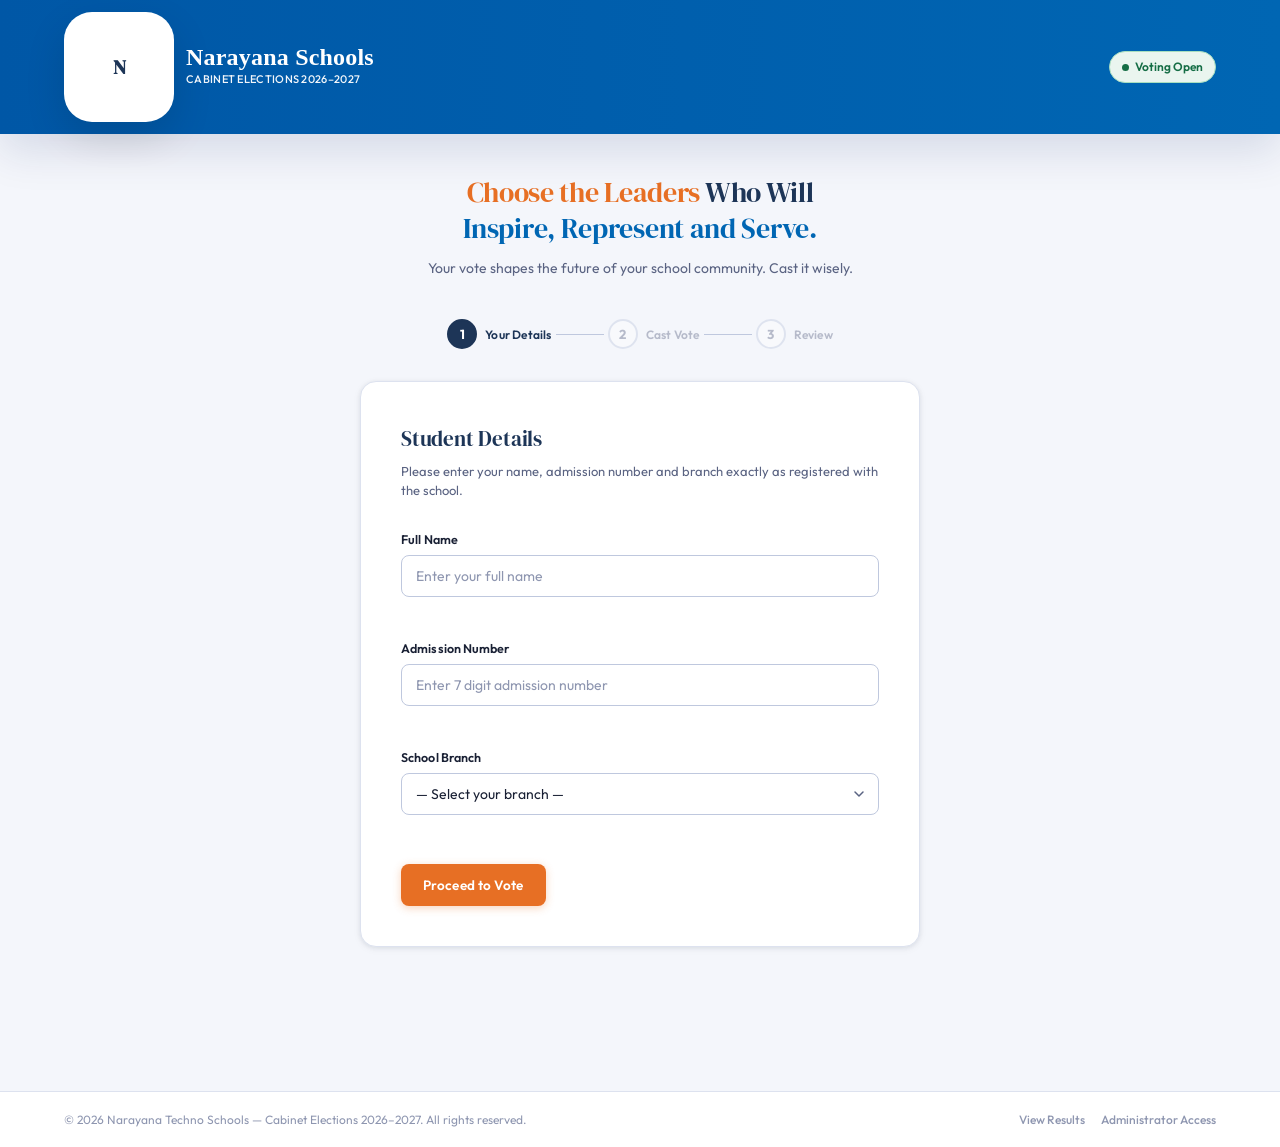
==== index.html @ 7fe95a72 "Add files via upload" ====
<!DOCTYPE html>
<html lang="en">
<head>
  <meta charset="UTF-8">
  <meta name="viewport" content="width=device-width, initial-scale=1.0">
  <title>Cabinet Elections 2026–27 | Narayana Schools</title>
  <meta name="description" content="Narayana Schools Cabinet Elections 2026–2027. Cast your vote for the school cabinet.">
  <meta name="robots" content="noindex, nofollow">
  <link rel="preconnect" href="https://fonts.googleapis.com">
  <link rel="preconnect" href="https://fonts.gstatic.com" crossorigin>
  <link href="https://fonts.googleapis.com/css2?family=DM+Serif+Display:ital@0;1&family=Outfit:wght@300;400;500;600;700&display=swap" rel="stylesheet">
  <link rel="stylesheet" href="style.css">
</head>
<body class="voter-page">

  <!-- Site Header -->
  <header class="site-header">
    <div class="header-inner">
      <div class="brand">
        <div class="logo-mark logo-img">
          <img src="assets/narayana-logo.jpeg" alt="Narayana Techno Schools"
               onerror="this.parentElement.classList.remove('logo-img');this.style.display='none';this.parentElement.insertAdjacentHTML('beforeend','<span class=logo-mark-text>N</span>')">
        </div>
        <div class="brand-text">
          <span class="brand-name">Narayana Schools</span>
          <span class="brand-tagline">Cabinet Elections 2026–2027</span>
        </div>
      </div>
      <div class="voting-status-badge" id="votingStatusBadge">
        <span class="status-dot"></span>
        <span class="status-text">Checking...</span>
      </div>
    </div>
  </header>

  <!-- Main Content -->
  <main class="voter-main">

    <!-- Hero -->
    <div class="hero-section">
      <h1 class="hero-title"><span class="hero-accent">Choose the Leaders</span> Who Will<br><span class="hero-blue">Inspire, Represent and Serve.</span></h1>
      <p class="hero-sub">Your vote shapes the future of your school community. Cast it wisely.</p>
    </div>

    <!-- Step Indicator -->
    <div class="steps-indicator" id="stepsIndicator">
      <div class="step active" data-step="1">
        <div class="step-num">1</div>
        <span class="step-label">Your Details</span>
      </div>
      <div class="step-connector"></div>
      <div class="step" data-step="2">
        <div class="step-num">2</div>
        <span class="step-label">Cast Vote</span>
      </div>
      <div class="step-connector"></div>
      <div class="step" data-step="3">
        <div class="step-num">3</div>
        <span class="step-label">Review</span>
      </div>
    </div>

    <!-- Global Error Banner -->
    <div id="globalAlert" class="alert hidden" role="alert"></div>

    <!-- STEP 1: Student Details -->
    <div class="form-card step-panel active" id="step1">
      <div class="card-header">
        <h2 class="card-title">Student Details</h2>
        <p class="card-desc">Please enter your name, admission number and branch exactly as registered with the school.</p>
      </div>
      <form id="studentForm" novalidate autocomplete="off">
        <div class="form-group">
          <label class="form-label" for="studentName">Full Name</label>
          <input type="text" id="studentName" class="form-control" placeholder="Enter your full name" spellcheck="false">
          <span class="field-error" id="nameError"></span>
        </div>
        <div class="form-group">
          <label class="form-label" for="admissionNo">Admission Number</label>
          <input type="text" id="admissionNo" class="form-control" placeholder="Enter 7 digit admission number" spellcheck="false" inputmode="numeric" maxlength="7" pattern="[0-9]{7}">
          <span class="field-error" id="admNoError"></span>
        </div>
        <div class="form-group">
          <label class="form-label" for="branchSelect">School Branch</label>
          <div class="select-wrapper">
            <select id="branchSelect" class="form-control">
              <option value="">— Select your branch —</option>
            </select>
            <span class="select-arrow">
              <svg width="16" height="16" viewBox="0 0 16 16" fill="none"><path d="M4 6l4 4 4-4" stroke="#5A6382" stroke-width="1.5" stroke-linecap="round" stroke-linejoin="round"/></svg>
            </span>
          </div>
          <span class="field-error" id="branchError"></span>
        </div>
        <div class="form-actions">
          <button type="submit" class="btn btn-primary" id="proceedBtn">
            <span class="btn-text">Proceed to Vote</span>
            <span class="btn-spinner hidden"></span>
          </button>
        </div>
      </form>
    </div>

    <!-- STEP 2: Cast Vote -->
    <div class="step-panel" id="step2">
      <div class="voting-header">
        <div class="voter-info-strip" id="voterInfoStrip">
          Voting as: <strong id="voterNameDisplay"></strong> &nbsp;&middot;&nbsp; <strong id="voterBranchDisplay"></strong>
        </div>
        <div class="vote-progress">
          <span class="progress-label">Selected: <strong id="selectedCount">0</strong> of <strong id="totalPositions">6</strong> positions</span>
          <div class="progress-bar-track">
            <div class="progress-bar-fill" id="progressFill"></div>
          </div>
        </div>
      </div>

      <div id="positionsGrid" class="positions-grid"></div>

      <div class="form-actions centered">
        <button class="btn btn-secondary" id="backToStep1Btn">Back</button>
        <button class="btn btn-primary" id="reviewBtn" disabled>Review My Votes</button>
      </div>
    </div>

    <!-- STEP 3: Review -->
    <div class="step-panel" id="step3">
      <div class="form-card" style="max-width:100%;">
        <div class="card-header">
          <h2 class="card-title">Review Your Votes</h2>
          <p class="card-desc">Confirm your selections before submitting. Votes cannot be changed after submission.</p>
        </div>
        <div class="review-header-section" id="reviewStudentInfo"></div>
        <div class="review-grid" id="reviewGrid"></div>
        <div id="reviewAlert" class="alert hidden"></div>
        <div class="form-actions">
          <button class="btn btn-secondary" id="backToStep2Btn">Edit Votes</button>
          <button class="btn btn-danger" id="submitVoteBtn">
            <span class="btn-text">Submit Vote</span>
            <span class="btn-spinner hidden"></span>
          </button>
        </div>
      </div>
    </div>

    <!-- STEP 4: Confirmation -->
    <div class="step-panel success-overlay" id="step4">
      <div class="confetti-container" id="confettiContainer" aria-hidden="true"></div>
      <div class="success-card success-card-overlay">
        <div class="success-icon">
          <svg width="72" height="72" viewBox="0 0 72 72" fill="none" aria-hidden="true">
            <circle cx="36" cy="36" r="36" fill="#EAF5EF"/>
            <path d="M21 36.5l11 11 20-20" stroke="#156D45" stroke-width="3" stroke-linecap="round" stroke-linejoin="round"/>
          </svg>
        </div>
        <h2 class="success-title">Thank You for Making Your Voice Count</h2>
        <p class="success-desc">Your vote has been successfully recorded.</p>
        <div class="success-meta" id="successMeta"></div>
        <button class="btn btn-primary" id="voteAnotherBtn">Return to Start</button>
      </div>
    </div>

    <!-- Voting Locked -->
    <div class="step-panel" id="votingLockedPanel">
      <div class="locked-card">
        <div class="locked-icon">
          <svg width="52" height="52" viewBox="0 0 52 52" fill="none">
            <circle cx="26" cy="26" r="26" fill="#F4F6FB"/>
            <rect x="13" y="24" width="26" height="18" rx="4" fill="#DDE2EF" stroke="#8E96B0" stroke-width="1.5"/>
            <path d="M19 24V19a7 7 0 0114 0v5" stroke="#8E96B0" stroke-width="1.5" stroke-linecap="round"/>
            <circle cx="26" cy="33" r="2.5" fill="#8E96B0"/>
          </svg>
        </div>
        <h2 class="locked-title">Voting is Currently Closed</h2>
        <p class="locked-desc">The election has been temporarily locked by the administrator. Please contact your branch coordinator or check back shortly.</p>
      </div>
    </div>

  </main>

  <footer class="site-footer">
    <div class="footer-inner">
      <span>&copy; 2026 Narayana Techno Schools — Cabinet Elections 2026–2027. All rights reserved.</span>
      <div style="display:flex; gap:16px; align-items:center;">
        <a href="results.html" class="footer-admin-link">View Results</a>
        <a href="admin.html" class="footer-admin-link">Administrator Access</a>
      </div>
    </div>
  </footer>

  <script src="site-config.js"></script>
  <script src="candidates-data.js"></script>
  <script src="app.js"></script>
</body>
</html>
---- style.css ----
/* ============================================================
   Narayana Techno Schools — Cabinet Elections 2026–27
   Shared Stylesheet
   ============================================================ */

@import url('https://fonts.googleapis.com/css2?family=DM+Serif+Display:ital@0;1&family=Outfit:wght@300;400;500;600;700&display=swap');

/* ── CSS Variables ── */
:root {
  --navy:          #1D3557;
  --navy-dark:     #122240;
  --navy-mid:      #244270;
  --blue:          #2E5A9E;
  --blue-light:    #EBF0FA;
  --orange:        #E76F24;
  --orange-hover:  #CF601B;
  --orange-light:  #FDF2EA;
  --bg:            #F4F6FB;
  --white:         #FFFFFF;
  --border:        #DDE2EF;
  --border-dark:   #BFC8DE;
  --text:          #192034;
  --muted:         #5A6382;
  --subtle:        #8E96B0;
  --success:       #156D45;
  --success-bg:    #EAF5EF;
  --error:         #B3261E;
  --error-bg:      #FDECEA;
  --warning-bg:    #FFF8E6;
  --warning:       #8A6800;
  --shadow-xs:     0 1px 2px rgba(25,32,52,0.06);
  --shadow-sm:     0 1px 4px rgba(25,32,52,0.08), 0 2px 8px rgba(25,32,52,0.05);
  --shadow-md:     0 4px 16px rgba(25,32,52,0.10), 0 1px 4px rgba(25,32,52,0.06);
  --shadow-lg:     0 8px 32px rgba(25,32,52,0.12), 0 2px 8px rgba(25,32,52,0.06);
  --radius-xs:     6px;
  --radius-sm:     8px;
  --radius-md:     12px;
  --radius-lg:     16px;
  --radius-xl:     20px;
  --font-display:  'DM Serif Display', Georgia, serif;
  --font-body:     'Outfit', system-ui, sans-serif;
  --transition:    150ms cubic-bezier(0.4, 0, 0.2, 1);
  --transition-md: 250ms cubic-bezier(0.4, 0, 0.2, 1);
}

/* ── Reset ── */
*, *::before, *::after { box-sizing: border-box; margin: 0; padding: 0; }
html { font-size: 15px; scroll-behavior: smooth; }
body {
  font-family: var(--font-body);
  background: var(--bg);
  color: var(--text);
  line-height: 1.6;
  min-height: 100vh;
  -webkit-font-smoothing: antialiased;
}
img { display: block; max-width: 100%; }
a { color: var(--blue); text-decoration: none; }
a:hover { text-decoration: underline; }

/* ── Site Header ── */
.site-header {
  background: linear-gradient(90deg, #0057A6 0%, #0066B3 100%);
  position: sticky;
  top: 0;
  z-index: 100;
  box-shadow: 0 18px 40px rgba(0, 35, 102, 0.12);
}
.header-inner {
  max-width: 1200px;
  margin: 0 auto;
  padding: 12px 24px;
  min-height: 60px;
  display: flex;
  align-items: center;
  justify-content: space-between;
  gap: 18px;
}
.brand {
  display: flex;
  align-items: center;
  gap: 12px;
}
.logo-mark {
  flex-shrink: 0;
  width: 110px;
  height: 110px;
  border-radius: 28px;
  background: #fff;
  display: flex;
  align-items: center;
  justify-content: center;
  overflow: hidden;
  box-shadow: 0 16px 40px rgba(0, 0, 0, 0.12);
}
.logo-mark img {
  width: 90px;
  height: 90px;
  object-fit: contain;
}
.logo-mark-text {
  font-family: var(--font-display);
  font-size: 20px;
  color: var(--navy);
  font-weight: 700;
  line-height: 1;
  letter-spacing: -0.5px;
}
.brand-text {
  display: flex;
  flex-direction: column;
  gap: 1px;
}
.brand-name {
  font-family: Georgia, 'Times New Roman', serif;
  font-size: 24px;
  font-weight: 700;
  color: #FFFFFF;
  letter-spacing: 0.2px;
  line-height: 1.05;
}
.brand-tagline {
  font-size: 11px;
  font-weight: 500;
  color: rgba(255,255,255,0.95);
  letter-spacing: 0.3px;
  text-transform: uppercase;
}
.voting-status-badge {
  display: flex;
  align-items: center;
  gap: 6px;
  padding: 5px 12px;
  border-radius: 20px;
  border: 1px solid var(--border);
  background: var(--white);
  font-size: 12px;
  font-weight: 600;
  color: var(--muted);
  flex-shrink: 0;
}
.voting-status-badge.open { border-color: #a8dfc0; background: var(--success-bg); color: var(--success); }
.voting-status-badge.locked { border-color: #f4c0bd; background: var(--error-bg); color: var(--error); }
.status-dot {
  width: 7px;
  height: 7px;
  border-radius: 50%;
  background: var(--subtle);
}
.voting-status-badge.open .status-dot {
  background: var(--success);
  animation: pulse-dot 2s infinite;
}
.voting-status-badge.locked .status-dot { background: var(--error); }
@keyframes pulse-dot {
  0%, 100% { opacity: 1; transform: scale(1); }
  50% { opacity: 0.6; transform: scale(0.8); }
}

/* ── Site Footer ── */
.site-footer {
  border-top: 1px solid var(--border);
  background: var(--white);
  margin-top: 64px;
}
.footer-inner {
  max-width: 1200px;
  margin: 0 auto;
  padding: 18px 24px;
  display: flex;
  align-items: center;
  justify-content: space-between;
  gap: 16px;
  font-size: 12px;
  color: var(--subtle);
}
.footer-admin-link {
  font-size: 12px;
  color: var(--subtle);
  font-weight: 500;
  transition: color var(--transition);
}
.footer-admin-link:hover { color: var(--blue); text-decoration: none; }

/* ── Voter Main ── */
.voter-main {
  max-width: 960px;
  margin: 0 auto;
  padding: 40px 24px 80px;
}

/* ── Hero Section ── */
.hero-section {
  text-align: center;
  margin-bottom: 40px;
  padding: 0 16px;
}
.hero-title {
  font-family: var(--font-display);
  font-size: 28px;
  font-weight: 400;
  color: var(--navy);
  line-height: 1.3;
  margin-bottom: 10px;
  letter-spacing: -0.3px;
}
.hero-accent {
  color: var(--orange);
}
.hero-blue {
  color: #0066B3;
}
.hero-sub {
  font-size: 14px;
  color: var(--muted);
  font-weight: 400;
}

/* ── Steps Indicator ── */
.steps-indicator {
  display: flex;
  align-items: center;
  justify-content: center;
  gap: 0;
  margin-bottom: 32px;
}
.step {
  display: flex;
  align-items: center;
  gap: 8px;
  opacity: 0.4;
  transition: opacity var(--transition-md);
}
.step.active, .step.completed { opacity: 1; }
.step-num {
  width: 30px;
  height: 30px;
  border-radius: 50%;
  border: 2px solid var(--border-dark);
  display: flex;
  align-items: center;
  justify-content: center;
  font-size: 13px;
  font-weight: 700;
  color: var(--muted);
  background: var(--white);
  transition: all var(--transition-md);
  flex-shrink: 0;
}
.step.active .step-num {
  border-color: var(--navy);
  background: var(--navy);
  color: var(--white);
}
.step.completed .step-num {
  border-color: var(--success);
  background: var(--success-bg);
  color: var(--success);
}
.step-label {
  font-size: 12px;
  font-weight: 600;
  color: var(--muted);
  letter-spacing: 0.2px;
  white-space: nowrap;
}
.step.active .step-label { color: var(--navy); }
.step.completed .step-label { color: var(--success); }
.step-connector {
  width: 48px;
  height: 1px;
  background: var(--border-dark);
  margin: 0 4px;
  flex-shrink: 0;
}

/* ── Form Card ── */
.form-card {
  background: var(--white);
  border: 1px solid var(--border);
  border-radius: var(--radius-lg);
  box-shadow: var(--shadow-sm);
  padding: 40px;
  max-width: 560px;
  margin: 0 auto;
}
.card-header {
  margin-bottom: 28px;
}
.card-title {
  font-family: var(--font-display);
  font-size: 21px;
  font-weight: 400;
  color: var(--navy);
  margin-bottom: 6px;
  letter-spacing: -0.2px;
}
.card-desc {
  font-size: 13px;
  color: var(--muted);
  line-height: 1.5;
}

/* ── Form Components ── */
.form-group {
  margin-bottom: 20px;
}
.form-label {
  display: block;
  font-size: 12.5px;
  font-weight: 600;
  color: var(--text);
  margin-bottom: 6px;
  letter-spacing: 0.1px;
}
.form-control {
  width: 100%;
  height: 42px;
  padding: 0 14px;
  border: 1px solid var(--border-dark);
  border-radius: var(--radius-sm);
  font-family: var(--font-body);
  font-size: 14px;
  color: var(--text);
  background: var(--white);
  transition: border-color var(--transition), box-shadow var(--transition);
  outline: none;
  appearance: none;
}
.form-control:hover { border-color: var(--blue); }
.form-control:focus {
  border-color: var(--navy);
  box-shadow: 0 0 0 3px rgba(29,53,87,0.10);
}
.form-control.error {
  border-color: var(--error);
  box-shadow: 0 0 0 3px rgba(179,38,30,0.08);
}
.form-control::placeholder { color: var(--subtle); }
select.form-control { cursor: pointer; }
.select-wrapper {
  position: relative;
  z-index: 2;
}
.select-wrapper .form-control {
  padding-right: 40px;
}
.select-arrow {
  position: absolute;
  right: 12px;
  top: 50%;
  transform: translateY(-50%);
  pointer-events: none;
  display: flex;
  align-items: center;
}
.field-error {
  display: block;
  font-size: 12px;
  color: var(--error);
  margin-top: 5px;
  min-height: 16px;
  font-weight: 500;
}
.form-actions {
  display: flex;
  align-items: center;
  gap: 12px;
  margin-top: 28px;
  flex-wrap: wrap;
}
.form-actions.centered { justify-content: center; }

/* ── Buttons ── */
.btn {
  display: inline-flex;
  align-items: center;
  justify-content: center;
  gap: 8px;
  height: 42px;
  padding: 0 22px;
  border-radius: var(--radius-sm);
  font-family: var(--font-body);
  font-size: 13.5px;
  font-weight: 600;
  cursor: pointer;
  border: none;
  transition: all var(--transition);
  white-space: nowrap;
  letter-spacing: 0.1px;
  position: relative;
  overflow: hidden;
}
.btn:disabled {
  opacity: 0.5;
  cursor: not-allowed;
  pointer-events: none;
}
.btn-primary {
  background: var(--orange);
  color: var(--white);
  box-shadow: 0 2px 8px rgba(231,111,36,0.30);
}
.btn-primary:hover {
  background: var(--orange-hover);
  box-shadow: 0 4px 14px rgba(231,111,36,0.35);
  transform: translateY(-1px);
}
.btn-primary:active { transform: translateY(0); }
.btn-secondary {
  background: var(--white);
  color: var(--muted);
  border: 1px solid var(--border-dark);
}
.btn-secondary:hover {
  background: var(--bg);
  color: var(--text);
  border-color: var(--blue);
}
.btn-danger {
  background: var(--navy);
  color: var(--white);
  box-shadow: 0 2px 8px rgba(29,53,87,0.25);
}
.btn-danger:hover {
  background: var(--navy-dark);
  box-shadow: 0 4px 14px rgba(29,53,87,0.30);
  transform: translateY(-1px);
}
.btn-outline-orange {
  background: transparent;
  color: var(--orange);
  border: 1.5px solid var(--orange);
}
.btn-outline-orange:hover {
  background: var(--orange-light);
}
.btn-sm {
  height: 34px;
  padding: 0 14px;
  font-size: 12.5px;
}
.btn-text { transition: opacity var(--transition); }
.btn-spinner {
  width: 16px;
  height: 16px;
  border: 2px solid rgba(255,255,255,0.3);
  border-top-color: #fff;
  border-radius: 50%;
  animation: spin 0.7s linear infinite;
}
.btn-spinner.dark {
  border-color: rgba(29,53,87,0.2);
  border-top-color: var(--navy);
}
.hidden { display: none !important; }
@keyframes spin { to { transform: rotate(360deg); } }

/* ── Step Panels ── */
.step-panel { display: none; animation: fadeSlide 0.3s ease; }
.step-panel.active { display: block; }
@keyframes fadeSlide {
  from { opacity: 0; transform: translateY(10px); }
  to   { opacity: 1; transform: translateY(0); }
}

/* ── Voting Section (Step 2) ── */
.voting-header {
  background: var(--white);
  border: 1px solid var(--border);
  border-radius: var(--radius-md);
  padding: 18px 24px;
  margin-bottom: 24px;
  display: flex;
  align-items: center;
  justify-content: space-between;
  gap: 16px;
  flex-wrap: wrap;
  box-shadow: var(--shadow-xs);
}
.voter-info-strip {
  font-size: 13px;
  color: var(--muted);
}
.voter-info-strip strong { color: var(--navy); font-weight: 600; }
.vote-progress {
  display: flex;
  flex-direction: column;
  align-items: flex-end;
  gap: 5px;
  min-width: 180px;
}
.progress-label {
  font-size: 12px;
  color: var(--muted);
}
.progress-label strong { color: var(--navy); }
.progress-bar-track {
  width: 180px;
  height: 5px;
  background: var(--border);
  border-radius: 3px;
  overflow: hidden;
}
.progress-bar-fill {
  height: 100%;
  background: linear-gradient(90deg, var(--blue), var(--orange));
  border-radius: 3px;
  transition: width 0.4s cubic-bezier(0.4,0,0.2,1);
}

/* ── Position Cards ── */
.positions-grid {
  display: flex;
  flex-direction: column;
  gap: 16px;
  margin-bottom: 28px;
}
.position-card {
  background: var(--white);
  border: 1px solid var(--border);
  border-radius: var(--radius-md);
  box-shadow: var(--shadow-xs);
  overflow: hidden;
  transition: box-shadow var(--transition-md), border-color var(--transition-md);
}
.position-card.selected { border-color: var(--navy); box-shadow: var(--shadow-sm); }
.position-card-header {
  padding: 14px 20px;
  border-bottom: 1px solid var(--border);
  background: var(--bg);
  display: flex;
  align-items: center;
  justify-content: space-between;
  gap: 12px;
}
.position-name {
  font-size: 13px;
  font-weight: 700;
  color: var(--navy);
  letter-spacing: 0.2px;
  text-transform: uppercase;
}
.position-badge {
  font-size: 11px;
  font-weight: 600;
  color: var(--subtle);
  background: var(--border);
  border-radius: 20px;
  padding: 3px 10px;
}
.position-badge.done {
  background: var(--success-bg);
  color: var(--success);
}
.candidate-list {
  display: grid;
  grid-template-columns: repeat(4, 1fr);
  gap: 0;
}
.candidate-option {
  position: relative;
}
.candidate-option input[type="radio"] {
  position: absolute;
  opacity: 0;
  width: 0;
  height: 0;
  pointer-events: none;
}
.candidate-label {
  display: flex;
  flex-direction: column;
  align-items: center;
  justify-content: center;
  padding: 16px 12px;
  cursor: pointer;
  border-right: 1px solid var(--border);
  transition: background var(--transition), color var(--transition);
  gap: 8px;
  min-height: 80px;
  text-align: center;
}
.candidate-option:last-child .candidate-label { border-right: none; }
.candidate-label:hover { background: var(--blue-light); }
.candidate-avatar {
  width: 36px;
  height: 36px;
  border-radius: 50%;
  background: var(--bg);
  border: 2px solid var(--border-dark);
  display: flex;
  align-items: center;
  justify-content: center;
  font-size: 14px;
  font-weight: 700;
  color: var(--muted);
  flex-shrink: 0;
  transition: all var(--transition);
  font-family: var(--font-display);
}
.candidate-name {
  font-size: 12px;
  font-weight: 500;
  color: var(--muted);
  line-height: 1.3;
  transition: color var(--transition);
}
.candidate-option input[type="radio"]:checked + .candidate-label {
  background: var(--blue-light);
}
.candidate-option input[type="radio"]:checked + .candidate-label .candidate-avatar {
  background: var(--navy);
  border-color: var(--navy);
  color: var(--white);
}
.candidate-option input[type="radio"]:checked + .candidate-label .candidate-name {
  color: var(--navy);
  font-weight: 600;
}

/* ── Review Grid ── */
.review-grid {
  display: grid;
  grid-template-columns: 1fr 1fr;
  gap: 12px;
  margin-bottom: 28px;
}
.review-item {
  background: var(--bg);
  border: 1px solid var(--border);
  border-radius: var(--radius-md);
  padding: 14px 16px;
  display: flex;
  flex-direction: column;
  gap: 4px;
}
.review-position {
  font-size: 11px;
  font-weight: 700;
  color: var(--subtle);
  text-transform: uppercase;
  letter-spacing: 0.4px;
}
.review-candidate {
  font-size: 14px;
  font-weight: 600;
  color: var(--navy);
}
.review-header-section {
  background: var(--white);
  border: 1px solid var(--border);
  border-radius: var(--radius-md);
  padding: 16px 20px;
  margin-bottom: 20px;
  display: grid;
  grid-template-columns: repeat(3, 1fr);
  gap: 12px;
  box-shadow: var(--shadow-xs);
}
.review-meta-item { display: flex; flex-direction: column; gap: 2px; }
.review-meta-label { font-size: 11px; font-weight: 600; color: var(--subtle); text-transform: uppercase; letter-spacing: 0.4px; }
.review-meta-value { font-size: 14px; font-weight: 600; color: var(--navy); }

/* ── Success / Locked Cards ── */
.success-card, .locked-card {
  background: var(--white);
  border: 1px solid var(--border);
  border-radius: var(--radius-xl);
  box-shadow: var(--shadow-md);
  padding: 56px 40px;
  max-width: 480px;
  margin: 0 auto;
  text-align: center;
}
.success-icon, .locked-icon {
  display: flex;
  justify-content: center;
  margin-bottom: 20px;
}
.success-overlay {
  position: fixed;
  inset: 0;
  z-index: 1200;
  display: flex;
  align-items: center;
  justify-content: center;
  padding: 24px;
  background: rgba(12, 22, 49, 0.78);
  backdrop-filter: blur(10px);
  opacity: 0;
  pointer-events: none;
  transform: translateY(20px);
  transition: opacity 0.35s ease, transform 0.35s ease;
}
body.overlay-open {
  overflow: hidden;
}
.success-overlay.active {
  opacity: 1;
  pointer-events: auto;
  transform: translateY(0);
}
.success-overlay .success-card {
  position: relative;
  max-width: 540px;
  width: 100%;
  padding: 42px 32px;
  border: none;
  border-radius: calc(var(--radius-xl) + 4px);
  box-shadow: 0 28px 110px rgba(5, 26, 68, 0.28);
  overflow: hidden;
}
.success-overlay::before {
  content: '';
  position: absolute;
  inset: 0;
  background: radial-gradient(circle at top left, rgba(255,221,170,0.18), transparent 28%),
              radial-gradient(circle at bottom right, rgba(67,156,255,0.14), transparent 30%);
  pointer-events: none;
}
.success-overlay .success-icon {
  margin-bottom: 26px;
}
.success-overlay .success-icon svg {
  animation: popIn 0.6s ease;
}
.success-overlay .success-icon svg path {
  stroke-dasharray: 120;
  stroke-dashoffset: 120;
  animation: drawCheck 0.8s ease 0.4s forwards;
}
.success-overlay .success-title {
  font-size: 26px;
}
.success-overlay .success-desc {
  font-size: 15px;
}
.success-card-overlay .success-meta {
  margin-top: 18px;
  font-size: 13px;
  line-height: 1.7;
}
.success-card-overlay .btn {
  min-width: 220px;
  margin-top: 4px;
}
.confetti-container {
  position: absolute;
  inset: 0;
  overflow: hidden;
  pointer-events: none;
}
.confetti-piece {
  position: absolute;
  width: 8px;
  height: 8px;
  opacity: 0;
  border-radius: 2px;
  will-change: transform, opacity;
  animation: confetti-fall 1.6s forwards ease-out;
}
.confetti-piece:nth-child(4n+1) { background: #FFAD1F; }
.confetti-piece:nth-child(4n+2) { background: #3B82F6; }
.confetti-piece:nth-child(4n+3) { background: #F97316; }
.confetti-piece:nth-child(4n+4) { background: #22C55E; }
@keyframes popIn {
  0% { transform: scale(0.6); opacity: 0; }
  60% { transform: scale(1.05); opacity: 1; }
  100% { transform: scale(1); opacity: 1; }
}
@keyframes confetti-fall {
  0% { opacity: 1; transform: translateY(0) rotate(0deg); }
  100% { opacity: 0; transform: translateY(130px) rotate(360deg); }
}
@keyframes drawCheck {
  to { stroke-dashoffset: 0; }
}

@media (max-width: 640px) {
  .success-overlay {
    padding: 16px;
  }
  .success-overlay .success-card {
    padding: 28px 20px;
  }
  .success-overlay .success-title {
    font-size: 22px;
  }
  .success-overlay .success-desc {
    font-size: 14px;
  }
  .success-card-overlay .success-meta {
    font-size: 12px;
  }
}

/* ── Step Panels ── */
.step-panel { display: none; animation: fadeSlide 0.3s ease; }
.success-title, .locked-title {
  font-family: var(--font-display);
  font-size: 22px;
  color: var(--navy);
  margin-bottom: 10px;
  letter-spacing: -0.2px;
}
.success-desc, .locked-desc {
  font-size: 14px;
  color: var(--muted);
  line-height: 1.6;
  margin-bottom: 20px;
}
.success-meta {
  background: var(--bg);
  border: 1px solid var(--border);
  border-radius: var(--radius-sm);
  padding: 12px 16px;
  margin-bottom: 28px;
  font-size: 12.5px;
  color: var(--muted);
  text-align: left;
}
.success-meta strong { color: var(--navy); }

/* ── Alert / Notification ── */
.alert {
  padding: 12px 16px;
  border-radius: var(--radius-sm);
  font-size: 13px;
  font-weight: 500;
  margin-bottom: 16px;
  border: 1px solid transparent;
  line-height: 1.5;
}
.alert-error { background: var(--error-bg); color: var(--error); border-color: #f1b4b0; }
.alert-success { background: var(--success-bg); color: var(--success); border-color: #9dd5b8; }
.alert-warning { background: var(--warning-bg); color: var(--warning); border-color: #f5d98e; }
.alert-info { background: var(--blue-light); color: var(--blue); border-color: #b8ccee; }

/* ================================================================
   ADMIN PAGE STYLES
   ================================================================ */

.admin-page { background: var(--bg); }

/* ── Admin Login ── */
.admin-login-wrap {
  min-height: 100vh;
  display: flex;
  align-items: center;
  justify-content: center;
  padding: 24px;
}
.admin-login-card {
  background: var(--white);
  border: 1px solid var(--border);
  border-radius: var(--radius-xl);
  box-shadow: var(--shadow-lg);
  padding: 48px 44px;
  width: 100%;
  max-width: 400px;
}
.login-logo {
  display: flex;
  align-items: center;
  gap: 12px;
  margin-bottom: 32px;
}
.login-title {
  font-family: var(--font-display);
  font-size: 22px;
  color: var(--navy);
  margin-bottom: 6px;
}
.login-subtitle {
  font-size: 13px;
  color: var(--muted);
}

/* ── Admin Layout ── */
.admin-layout {
  display: none;
  flex-direction: column;
  min-height: 100vh;
}
.admin-layout.visible { display: flex; }
.admin-topbar {
  background: var(--white);
  border-bottom: 1px solid var(--border);
  position: sticky;
  top: 0;
  z-index: 100;
  box-shadow: var(--shadow-xs);
}
.admin-topbar-inner {
  max-width: 1280px;
  margin: 0 auto;
  padding: 0 28px;
  height: 64px;
  display: flex;
  align-items: center;
  justify-content: space-between;
  gap: 16px;
}
.admin-nav-right {
  display: flex;
  align-items: center;
  gap: 10px;
}
.admin-main {
  max-width: 1280px;
  margin: 0 auto;
  padding: 32px 28px 80px;
  width: 100%;
}

/* ── Admin Page Header ── */
.admin-page-header {
  display: flex;
  align-items: flex-start;
  justify-content: space-between;
  gap: 16px;
  margin-bottom: 28px;
  flex-wrap: wrap;
}
.admin-page-title {
  font-family: var(--font-display);
  font-size: 24px;
  color: var(--navy);
  font-weight: 400;
  letter-spacing: -0.3px;
}
.admin-page-subtitle {
  font-size: 13px;
  color: var(--muted);
  margin-top: 3px;
}
.admin-controls {
  display: flex;
  align-items: center;
  gap: 8px;
  flex-wrap: wrap;
}

/* ── Stats Grid ── */
.stats-grid {
  display: grid;
  grid-template-columns: repeat(4, 1fr);
  gap: 28px;
  margin-bottom: 40px;
}
.stat-card {
  background: var(--white);
  border: 1px solid var(--border);
  border-radius: var(--radius-md);
  box-shadow: var(--shadow-xs);
  padding: 20px 22px;
  transition: box-shadow var(--transition-md);
}
.stat-card:hover { box-shadow: var(--shadow-sm); }
.stat-label {
  font-size: 11px;
  font-weight: 700;
  color: var(--subtle);
  text-transform: uppercase;
  letter-spacing: 0.5px;
  margin-bottom: 8px;
}
.stat-value {
  font-family: var(--font-display);
  font-size: 30px;
  color: var(--navy);
  line-height: 1;
  margin-bottom: 4px;
  letter-spacing: -0.5px;
}
.stat-meta {
  font-size: 12px;
  color: var(--muted);
}
.stat-accent { border-left: 3px solid var(--orange); }
.stat-navy { border-left: 3px solid var(--navy); }
.stat-blue { border-left: 3px solid var(--blue); }
.stat-success { border-left: 3px solid var(--success); }

/* ── Section Cards ── */
.section-card {
  background: var(--white);
  border: 1px solid var(--border);
  border-radius: var(--radius-md);
  box-shadow: var(--shadow-xs);
  overflow: hidden;
  margin-bottom: 26px;
}
.section-card-header {
  padding: 18px 26px;
  border-bottom: 1px solid var(--border);
  display: flex;
  align-items: center;
  justify-content: space-between;
  gap: 16px;
  flex-wrap: wrap;
}
.section-title {
  font-size: 14px;
  font-weight: 700;
  color: var(--navy);
  letter-spacing: 0.1px;
}
.section-subtitle { font-size: 12px; color: var(--muted); margin-top: 2px; }
.section-card-body { padding: 22px; }

/* ── Two Column Layout ── */
.two-col {
  display: grid;
  grid-template-columns: 1fr 1fr;
  gap: 20px;
  margin-bottom: 20px;
}
.three-col {
  display: grid;
  grid-template-columns: 1fr 1fr 1fr;
  gap: 20px;
  margin-bottom: 20px;
}

/* ── Tables ── */
.data-table-wrap { overflow-x: auto; }
.data-table {
  width: 100%;
  border-collapse: collapse;
  font-size: 13px;
}
.data-table th {
  text-align: left;
  padding: 10px 14px;
  font-size: 11px;
  font-weight: 700;
  color: var(--subtle);
  text-transform: uppercase;
  letter-spacing: 0.5px;
  border-bottom: 1px solid var(--border);
  background: var(--bg);
  white-space: nowrap;
}
.data-table td {
  padding: 11px 14px;
  color: var(--text);
  border-bottom: 1px solid var(--border);
  font-size: 13px;
  vertical-align: middle;
}
.data-table tbody tr:last-child td { border-bottom: none; }
.data-table tbody tr:hover td { background: var(--bg); }
.data-table .rank-cell {
  font-weight: 700;
  color: var(--muted);
  font-size: 12px;
}
.data-table .rank-1 { color: #B8860B; }
.data-table .rank-2 { color: var(--muted); }
.data-table .rank-3 { color: #8B5E3C; }
.badge {
  display: inline-block;
  padding: 3px 9px;
  border-radius: 20px;
  font-size: 11px;
  font-weight: 600;
  letter-spacing: 0.2px;
}
.badge-navy { background: var(--blue-light); color: var(--navy); }
.badge-orange { background: var(--orange-light); color: var(--orange-hover); }
.badge-success { background: var(--success-bg); color: var(--success); }
.badge-error { background: var(--error-bg); color: var(--error); }
.badge-subtle { background: var(--bg); color: var(--muted); border: 1px solid var(--border); }
.vote-bar-cell { min-width: 120px; }
.vote-bar-row { display: flex; align-items: center; gap: 8px; }
.vote-bar {
  flex: 1;
  height: 6px;
  background: var(--border);
  border-radius: 3px;
  overflow: hidden;
}
.vote-bar-inner {
  height: 100%;
  background: var(--navy);
  border-radius: 3px;
  transition: width 0.6s cubic-bezier(0.4,0,0.2,1);
}
.vote-count-num { font-size: 12px; font-weight: 700; color: var(--navy); min-width: 24px; }

/* ── Winners Grid ── */
.winners-grid {
  display: grid;
  grid-template-columns: repeat(3, 1fr);
  gap: 14px;
}
.winner-card {
  background: var(--bg);
  border: 1px solid var(--border);
  border-radius: var(--radius-md);
  padding: 16px;
  display: flex;
  flex-direction: column;
  gap: 6px;
}
.winner-card.leading { border-color: var(--orange); background: var(--orange-light); }
.winner-position {
  font-size: 10.5px;
  font-weight: 700;
  color: var(--subtle);
  text-transform: uppercase;
  letter-spacing: 0.5px;
}
.winner-name {
  font-size: 15px;
  font-weight: 700;
  color: var(--navy);
  font-family: var(--font-display);
  line-height: 1.2;
}
.winner-votes {
  font-size: 12px;
  color: var(--muted);
}
.winner-votes strong { color: var(--orange); }

/* ── Search / Filter Bar ── */
.search-filter-bar {
  display: flex;
  align-items: center;
  gap: 10px;
  flex-wrap: wrap;
}
.search-input-wrap {
  position: relative;
  flex: 1;
  min-width: 200px;
}
.search-input-wrap svg {
  position: absolute;
  left: 12px;
  top: 50%;
  transform: translateY(-50%);
  pointer-events: none;
}
.search-input-wrap .form-control { padding-left: 38px; }
.filter-select { width: 200px; flex-shrink: 0; }

/* ── Lock/Status Controls ── */
.election-status-row {
  display: flex;
  align-items: center;
  gap: 12px;
  padding: 14px 18px;
  background: var(--bg);
  border: 1px solid var(--border);
  border-radius: var(--radius-md);
  margin-bottom: 16px;
  flex-wrap: wrap;
}
.election-status-label {
  font-size: 13px;
  font-weight: 600;
  color: var(--muted);
}
.election-status-value {
  font-size: 13px;
  font-weight: 700;
}
.election-status-value.open { color: var(--success); }
.election-status-value.locked { color: var(--error); }

/* ── Modal ── */
.modal-overlay {
  position: fixed;
  inset: 0;
  background: rgba(18,34,64,0.55);
  z-index: 1000;
  display: flex;
  align-items: center;
  justify-content: center;
  padding: 24px;
  backdrop-filter: blur(2px);
  animation: fadeIn 0.2s ease;
}
.modal-overlay.hidden { display: none; }
.modal-box {
  background: var(--white);
  border-radius: var(--radius-xl);
  box-shadow: var(--shadow-lg);
  padding: 36px 36px 28px;
  max-width: 420px;
  width: 100%;
  animation: slideUp 0.25s ease;
}
.modal-title {
  font-family: var(--font-display);
  font-size: 18px;
  color: var(--navy);
  margin-bottom: 8px;
}
.modal-desc { font-size: 13.5px; color: var(--muted); margin-bottom: 24px; line-height: 1.5; }
.modal-actions { display: flex; gap: 10px; justify-content: flex-end; }
@keyframes fadeIn { from { opacity: 0; } to { opacity: 1; } }
@keyframes slideUp {
  from { transform: translateY(20px); opacity: 0; }
  to   { transform: translateY(0); opacity: 1; }
}

/* ── Chart Areas ── */
.chart-container { position: relative; height: 240px; }
.chart-container-tall { position: relative; height: 300px; }

/* ── Loading Skeleton ── */
.skeleton {
  background: linear-gradient(90deg, var(--border) 25%, #eceef5 50%, var(--border) 75%);
  background-size: 200% 100%;
  animation: shimmer 1.4s infinite;
  border-radius: var(--radius-xs);
}
@keyframes shimmer {
  from { background-position: 200% 0; }
  to   { background-position: -200% 0; }
}
.skeleton-text { height: 14px; margin-bottom: 8px; }
.skeleton-title { height: 22px; width: 60%; margin-bottom: 12px; }

/* ── Last Updated ── */
.last-updated {
  font-size: 11.5px;
  color: var(--subtle);
  display: flex;
  align-items: center;
  gap: 5px;
}

/* ── Empty State ── */
.empty-state {
  display: flex;
  flex-direction: column;
  align-items: center;
  justify-content: center;
  padding: 56px 24px;
  text-align: center;
  gap: 10px;
}
.empty-state-icon { opacity: 0.3; margin-bottom: 6px; }
.empty-state-title { font-size: 14px; font-weight: 600; color: var(--muted); }
.empty-state-desc { font-size: 12.5px; color: var(--subtle); }

/* ================================================================
   LOGO IMAGE MARK
   ================================================================ */

.logo-mark.logo-img {
  background: transparent;
  border: none;
  padding: 0;
}
.logo-mark.logo-img img {
  width: 90px;
  height: 90px;
  object-fit: contain;
  display: block;
}}

/* ================================================================
   RESULTS PAGE
   ================================================================ */

.results-page { background: var(--bg); }

.results-layout {
  display: none;
  flex-direction: column;
  min-height: 100vh;
}
.results-layout:not(.hidden) { display: flex; }

.results-main {
  max-width: 1280px;
  margin: 0 auto;
  padding: 48px 44px 96px;
  width: 100%;
}

/* ── Announcement Banner ── */
.results-announcement-banner {
  background: linear-gradient(135deg, var(--navy) 0%, var(--navy-mid) 60%, var(--blue) 100%);
  border-radius: var(--radius-lg);
  padding: 38px 40px;
  margin-bottom: 40px;
}
.results-banner-inner {
  display: flex;
  align-items: center;
  justify-content: space-between;
  gap: 16px;
  flex-wrap: wrap;
}
.results-banner-title {
  font-family: var(--font-display);
  font-size: 26px;
  font-weight: 400;
  color: #fff;
  letter-spacing: -0.3px;
  margin-bottom: 4px;
}
.results-banner-subtitle {
  font-size: 13px;
  color: rgba(255,255,255,0.65);
  font-weight: 400;
}
.results-status-badge {
  display: flex;
  align-items: center;
  gap: 8px;
  padding: 8px 16px;
  background: rgba(255,255,255,0.12);
  border: 1px solid rgba(255,255,255,0.22);
  border-radius: 20px;
  font-size: 13px;
  font-weight: 600;
  color: #fff;
  flex-shrink: 0;
}
.results-status-badge.concluded {
  background: rgba(21,109,69,0.35);
  border-color: rgba(21,109,69,0.55);
}
.results-status-badge.open {
  background: rgba(231,111,36,0.35);
  border-color: rgba(231,111,36,0.55);
}
.results-status-badge .status-dot {
  width: 8px;
  height: 8px;
  border-radius: 50%;
  background: rgba(255,255,255,0.6);
}
.results-status-badge.concluded .status-dot { background: #5ddc9a; }
.results-status-badge.open .status-dot {
  background: var(--orange);
  animation: pulse-dot 2s infinite;
}

/* ── Winners Section ── */
.results-winners-section {
  background: var(--white);
  border: 1px solid var(--border);
  border-radius: var(--radius-md);
  box-shadow: var(--shadow-xs);
  overflow: visible;
  margin-bottom: 36px;
}
.results-winners-section-header {
  padding: 26px 32px 24px;
  border-bottom: 1px solid var(--border);
  position: relative;
  z-index: 1;
}
.results-winners-showcase {
  padding: 36px;
  display: grid;
  grid-template-columns: repeat(3, minmax(0, 1fr));
  gap: 28px;
}

/* ── Winner Cards ── */
.results-winner-card {
  background: var(--bg);
  border: 2px solid var(--border);
  border-radius: var(--radius-lg);
  padding: 28px 24px 24px;
  display: flex;
  flex-direction: column;
  align-items: center;
  text-align: center;
  gap: 12px;
  transition: box-shadow var(--transition-md), border-color var(--transition-md);
}
.results-winner-card.crowned {
  border-color: var(--orange);
  background: linear-gradient(160deg, var(--orange-light) 0%, var(--white) 70%);
  box-shadow: 0 4px 20px rgba(231,111,36,0.12);
}
.results-winner-icon {
  width: 52px;
  height: 52px;
  border-radius: 50%;
  display: flex;
  align-items: center;
  justify-content: center;
  background: var(--white);
  border: 2px solid var(--border-dark);
  color: var(--muted);
  flex-shrink: 0;
}
.results-winner-card.crowned .results-winner-icon {
  background: var(--orange-light);
  border-color: var(--orange);
  color: var(--orange-hover);
}
.results-winner-position-label {
  font-size: 10.5px;
  font-weight: 700;
  color: var(--subtle);
  text-transform: uppercase;
  letter-spacing: 0.6px;
}
.results-winner-card.crowned .results-winner-position-label {
  color: var(--orange-hover);
}
.results-winner-name {
  font-family: var(--font-display);
  font-size: 18px;
  font-weight: 400;
  color: var(--navy);
  line-height: 1.25;
  letter-spacing: -0.2px;
}
.results-winner-votes {
  font-size: 12.5px;
  color: var(--muted);
  font-weight: 500;
}
.results-winner-votes strong { color: var(--orange); font-weight: 700; }

/* ── Responsive ── */
@media (max-width: 1024px) {
  .stats-grid { grid-template-columns: repeat(2, 1fr); }
  .winners-grid { grid-template-columns: repeat(2, 1fr); }
  .three-col { grid-template-columns: 1fr 1fr; }
}
@media (max-width: 768px) {
  .results-winners-showcase { grid-template-columns: repeat(2, 1fr); }
  .results-banner-title { font-size: 20px; }
  .results-announcement-banner { padding: 20px 18px; }
  .results-main { padding: 20px 16px 64px; }
  .header-inner { padding: 0 16px; }
  .voter-main { padding: 28px 16px 64px; }
  .form-card { padding: 28px 20px; }
  .hero-title { font-size: 22px; }
  .candidate-list { grid-template-columns: repeat(2, 1fr); }
  .candidate-option:nth-child(2) .candidate-label { border-right: none; }
  .candidate-option:nth-child(3) .candidate-label,
  .candidate-option:nth-child(4) .candidate-label { border-top: 1px solid var(--border); }
  .review-grid { grid-template-columns: 1fr; }
  .review-header-section { grid-template-columns: 1fr; }
  .two-col { grid-template-columns: 1fr; }
  .three-col { grid-template-columns: 1fr; }
  .stats-grid { grid-template-columns: 1fr 1fr; }
  .winners-grid { grid-template-columns: 1fr 1fr; }
  .admin-main { padding: 20px 16px 64px; }
  .voting-header { flex-direction: column; align-items: flex-start; }
  .vote-progress { align-items: flex-start; }
  .steps-indicator { gap: 0; }
  .step-label { display: none; }
  .step-connector { width: 28px; }
  .brand-tagline { display: none; }
}
@media (max-width: 480px) {
  .stats-grid { grid-template-columns: 1fr; }
  .winners-grid { grid-template-columns: 1fr; }
  .results-winners-showcase { grid-template-columns: 1fr; }
  .admin-controls { width: 100%; }
  .admin-controls .btn { flex: 1; justify-content: center; }
  .candidate-list { grid-template-columns: 1fr 1fr; }
}
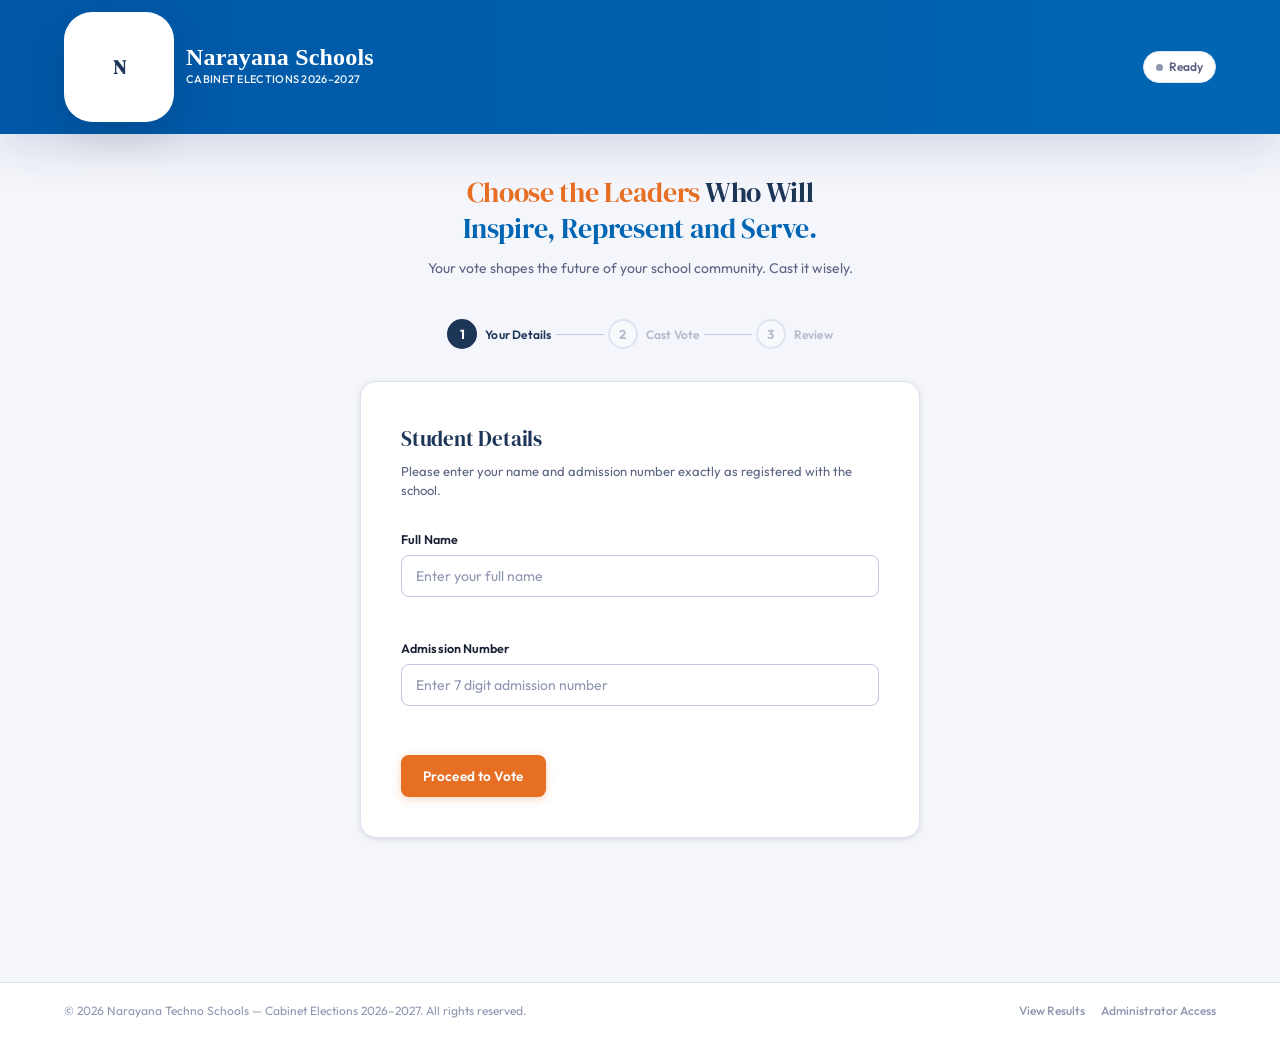
==== commit c39286e1: "Simplify voting form - remove branch dropdown, use localStorage only" ====
--- a/index.html
+++ b/index.html
@@ -28,7 +28,7 @@
       </div>
       <div class="voting-status-badge" id="votingStatusBadge">
         <span class="status-dot"></span>
-        <span class="status-text">Checking...</span>
+        <span class="status-text">Ready</span>
       </div>
     </div>
   </header>
@@ -67,7 +67,7 @@
     <div class="form-card step-panel active" id="step1">
       <div class="card-header">
         <h2 class="card-title">Student Details</h2>
-        <p class="card-desc">Please enter your name, admission number and branch exactly as registered with the school.</p>
+        <p class="card-desc">Please enter your name and admission number exactly as registered with the school.</p>
       </div>
       <form id="studentForm" novalidate autocomplete="off">
         <div class="form-group">
@@ -79,18 +79,6 @@
           <label class="form-label" for="admissionNo">Admission Number</label>
           <input type="text" id="admissionNo" class="form-control" placeholder="Enter 7 digit admission number" spellcheck="false" inputmode="numeric" maxlength="7" pattern="[0-9]{7}">
           <span class="field-error" id="admNoError"></span>
-        </div>
-        <div class="form-group">
-          <label class="form-label" for="branchSelect">School Branch</label>
-          <div class="select-wrapper">
-            <select id="branchSelect" class="form-control">
-              <option value="">— Select your branch —</option>
-            </select>
-            <span class="select-arrow">
-              <svg width="16" height="16" viewBox="0 0 16 16" fill="none"><path d="M4 6l4 4 4-4" stroke="#5A6382" stroke-width="1.5" stroke-linecap="round" stroke-linejoin="round"/></svg>
-            </span>
-          </div>
-          <span class="field-error" id="branchError"></span>
         </div>
         <div class="form-actions">
           <button type="submit" class="btn btn-primary" id="proceedBtn">
@@ -188,8 +176,8 @@
     </div>
   </footer>
 
-  <script src="site-config.js"></script>
   <script src="candidates-data.js"></script>
+  <script src="storage.js"></script>
   <script src="app.js"></script>
 </body>
 </html>
